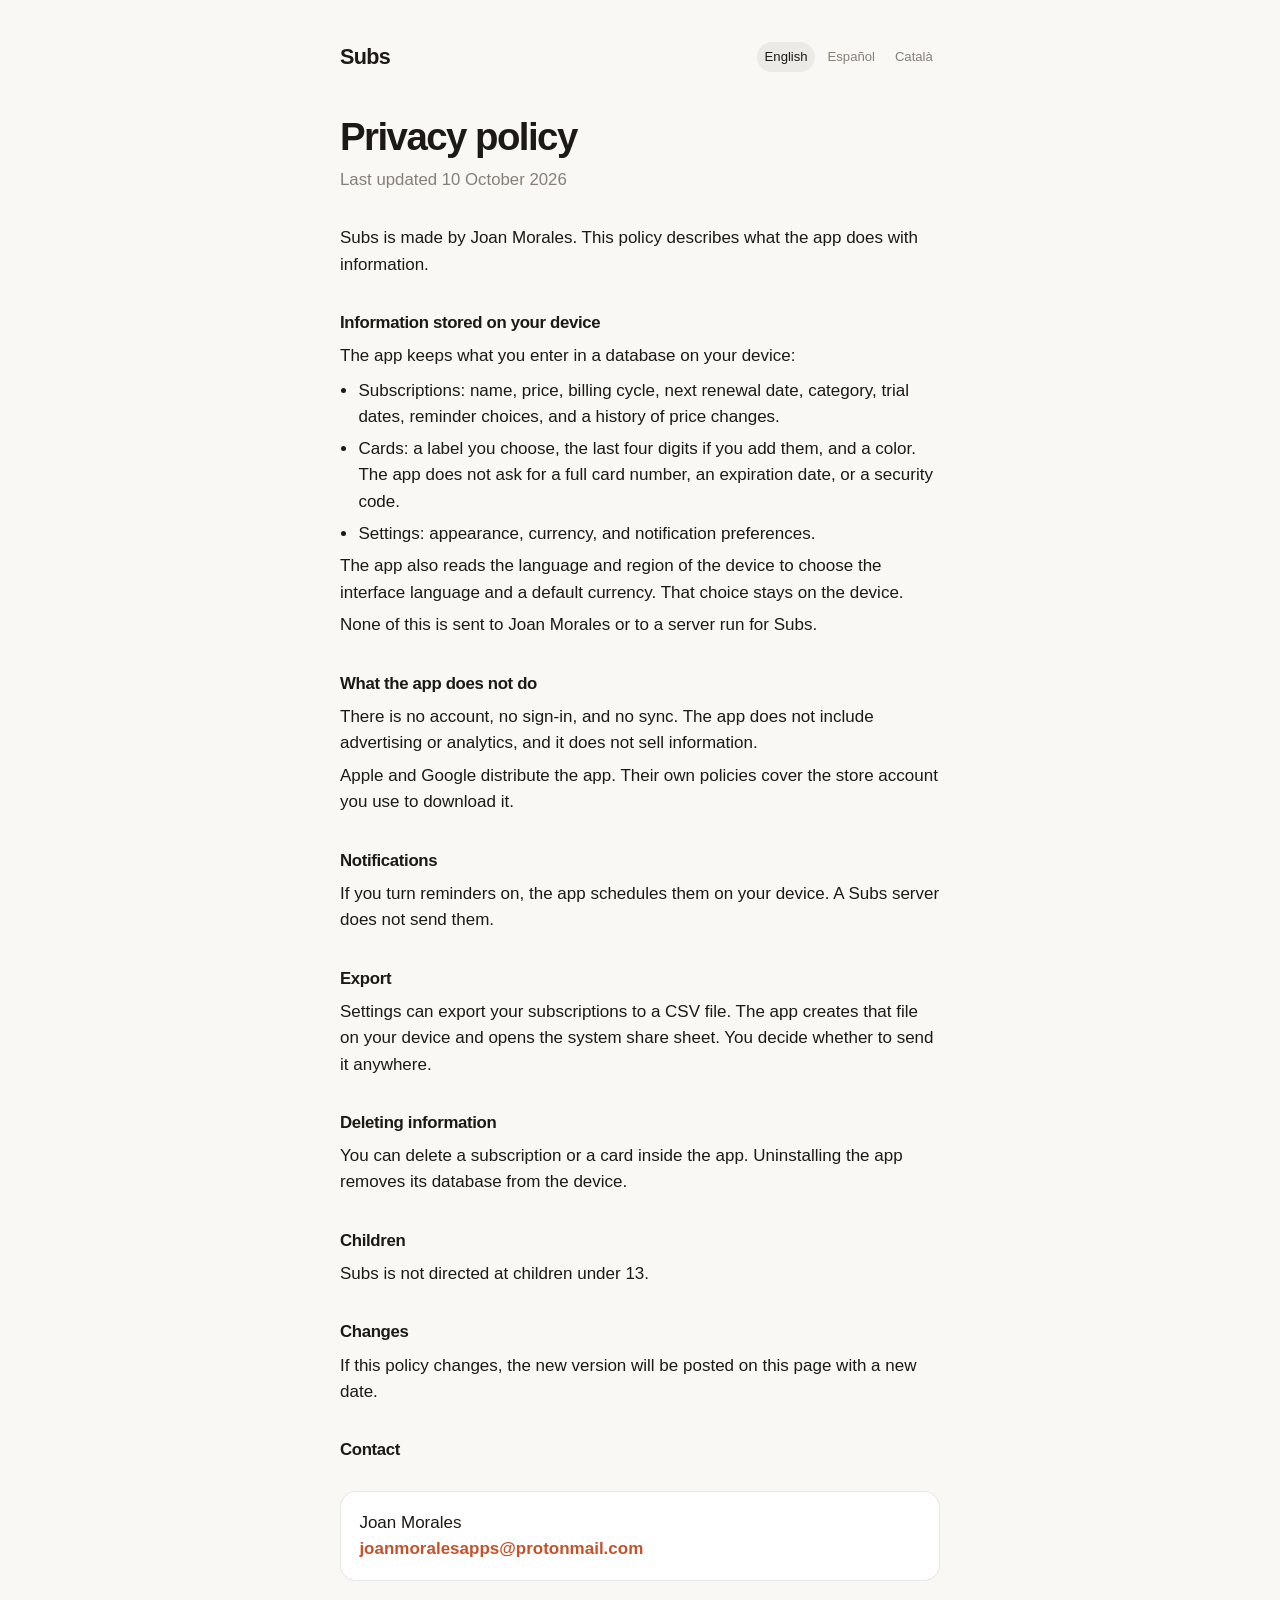
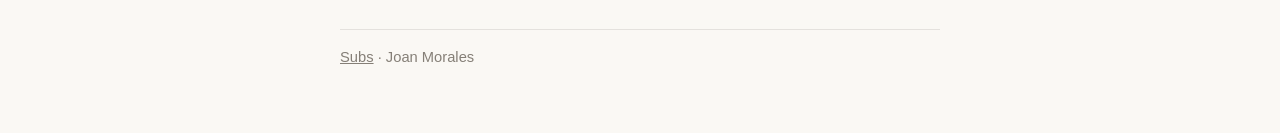
==== privacy/index.html @ 0103f31e "Add support and privacy pages for Subs. Co-authored-by: Cursor <cursoragent@cursor.com>" ====
<!DOCTYPE html>
<html lang="en">
<head>
  <meta charset="utf-8">
  <meta name="viewport" content="width=device-width, initial-scale=1">
  <title>Subs — Privacy policy</title>
  <meta name="description" content="Privacy policy for Subs. Subscription data stays on your device.">
  <link rel="icon" href="data:image/svg+xml,%3Csvg xmlns='http://www.w3.org/2000/svg' viewBox='0 0 32 32'%3E%3Crect width='32' height='32' rx='8' fill='%23C4522A'/%3E%3Ctext x='16' y='22' text-anchor='middle' font-size='16' font-family='sans-serif' fill='white'%3ES%3C/text%3E%3C/svg%3E">
  <link rel="stylesheet" href="../styles.css">
</head>
<body>
  <div class="wrap">
    <header>
      <a class="mark" href="../">Subs</a>
      <nav class="langs" aria-label="Language">
        <button type="button" data-set-lang="en" aria-pressed="true">English</button>
        <button type="button" data-set-lang="es" aria-pressed="false">Español</button>
        <button type="button" data-set-lang="ca" aria-pressed="false">Català</button>
      </nav>
    </header>

    <main data-lang-block="en">
      <h1>Privacy policy</h1>
      <p class="lede">Last updated 10 October 2026</p>
      <p>Subs is made by Joan Morales. This policy describes what the app does with information.</p>

      <h2>Information stored on your device</h2>
      <p>The app keeps what you enter in a database on your device:</p>
      <ul>
        <li>Subscriptions: name, price, billing cycle, next renewal date, category, trial dates, reminder choices, and a history of price changes.</li>
        <li>Cards: a label you choose, the last four digits if you add them, and a color. The app does not ask for a full card number, an expiration date, or a security code.</li>
        <li>Settings: appearance, currency, and notification preferences.</li>
      </ul>
      <p>The app also reads the language and region of the device to choose the interface language and a default currency. That choice stays on the device.</p>
      <p>None of this is sent to Joan Morales or to a server run for Subs.</p>

      <h2>What the app does not do</h2>
      <p>There is no account, no sign-in, and no sync. The app does not include advertising or analytics, and it does not sell information.</p>
      <p>Apple and Google distribute the app. Their own policies cover the store account you use to download it.</p>

      <h2>Notifications</h2>
      <p>If you turn reminders on, the app schedules them on your device. A Subs server does not send them.</p>

      <h2>Export</h2>
      <p>Settings can export your subscriptions to a CSV file. The app creates that file on your device and opens the system share sheet. You decide whether to send it anywhere.</p>

      <h2>Deleting information</h2>
      <p>You can delete a subscription or a card inside the app. Uninstalling the app removes its database from the device.</p>

      <h2>Children</h2>
      <p>Subs is not directed at children under 13.</p>

      <h2>Changes</h2>
      <p>If this policy changes, the new version will be posted on this page with a new date.</p>

      <h2>Contact</h2>
      <div class="card">
        <p>Joan Morales<br><a href="mailto:joanmoralesapps@protonmail.com">joanmoralesapps@protonmail.com</a></p>
      </div>
    </main>

    <main data-lang-block="es" hidden>
      <h1>Política de privacidad</h1>
      <p class="lede">Última actualización: 10 de octubre de 2026</p>
      <p>Subs la hace Joan Morales. Esta política explica qué hace la app con la información.</p>

      <h2>Información que se guarda en tu dispositivo</h2>
      <p>La app guarda lo que introduces en una base de datos de tu dispositivo:</p>
      <ul>
        <li>Suscripciones: nombre, precio, ciclo de pago, próxima renovación, categoría, fechas de prueba, avisos y un historial de cambios de precio.</li>
        <li>Tarjetas: un nombre que eliges, los cuatro últimos dígitos si los añades, y un color. La app no pide el número completo, la caducidad ni el código de seguridad.</li>
        <li>Ajustes: apariencia, moneda y preferencias de avisos.</li>
      </ul>
      <p>La app también lee el idioma y la región del dispositivo para elegir el idioma de la interfaz y una moneda por defecto. Esa elección se queda en el dispositivo.</p>
      <p>Nada de esto se envía a Joan Morales ni a un servidor de Subs.</p>

      <h2>Qué no hace la app</h2>
      <p>No hay cuenta, ni inicio de sesión, ni sincronización. La app no incluye publicidad ni analítica, y no vende información.</p>
      <p>Apple y Google distribuyen la app. Sus propias políticas cubren la cuenta de la tienda con la que la descargas.</p>

      <h2>Avisos</h2>
      <p>Si activas los recordatorios, la app los programa en tu dispositivo. No los envía un servidor de Subs.</p>

      <h2>Exportación</h2>
      <p>En Ajustes puedes exportar las suscripciones a un archivo CSV. La app crea ese archivo en tu dispositivo y abre la hoja de compartir del sistema. Tú decides si lo envías a algún sitio.</p>

      <h2>Borrar la información</h2>
      <p>Puedes borrar una suscripción o una tarjeta dentro de la app. Al desinstalar la app se borra su base de datos del dispositivo.</p>

      <h2>Menores</h2>
      <p>Subs no está dirigida a menores de 13 años.</p>

      <h2>Cambios</h2>
      <p>Si esta política cambia, la nueva versión se publicará en esta página con una fecha nueva.</p>

      <h2>Contacto</h2>
      <div class="card">
        <p>Joan Morales<br><a href="mailto:joanmoralesapps@protonmail.com">joanmoralesapps@protonmail.com</a></p>
      </div>
    </main>

    <main data-lang-block="ca" hidden>
      <h1>Política de privadesa</h1>
      <p class="lede">Darrera actualització: 10 d'octubre de 2026</p>
      <p>Subs la fa Joan Morales. Aquesta política explica què fa l'app amb la informació.</p>

      <h2>Informació que es desa al teu dispositiu</h2>
      <p>L'app desa el que introdueixes en una base de dades del teu dispositiu:</p>
      <ul>
        <li>Subscripcions: nom, preu, cicle de pagament, pròxima renovació, categoria, dates de prova, avisos i un historial de canvis de preu.</li>
        <li>Targetes: un nom que tries, els quatre últims dígits si els afegeixes, i un color. L'app no demana el número complet, la caducitat ni el codi de seguretat.</li>
        <li>Configuració: aparença, moneda i preferències d'avisos.</li>
      </ul>
      <p>L'app també llegeix la llengua i la regió del dispositiu per triar la llengua de la interfície i una moneda per defecte. Aquesta tria es queda al dispositiu.</p>
      <p>Res d'això no s'envia a Joan Morales ni a un servidor de Subs.</p>

      <h2>Què no fa l'app</h2>
      <p>No hi ha compte, ni inici de sessió, ni sincronització. L'app no inclou publicitat ni analítica, i no ven informació.</p>
      <p>Apple i Google distribueixen l'app. Les seves pròpies polítiques cobreixen el compte de la botiga amb què la descarregues.</p>

      <h2>Avisos</h2>
      <p>Si actives els recordatoris, l'app els programa al teu dispositiu. No els envia un servidor de Subs.</p>

      <h2>Exportació</h2>
      <p>A Configuració pots exportar les subscripcions a un fitxer CSV. L'app crea aquest fitxer al teu dispositiu i obre el full de compartir del sistema. Tu decideixes si l'envies en algun lloc.</p>

      <h2>Esborrar la informació</h2>
      <p>Pots esborrar una subscripció o una targeta dins l'app. En desinstal·lar l'app s'esborra la seva base de dades del dispositiu.</p>

      <h2>Menors</h2>
      <p>Subs no està dirigida a menors de 13 anys.</p>

      <h2>Canvis</h2>
      <p>Si aquesta política canvia, la nova versió es publicarà en aquesta pàgina amb una data nova.</p>

      <h2>Contacte</h2>
      <div class="card">
        <p>Joan Morales<br><a href="mailto:joanmoralesapps@protonmail.com">joanmoralesapps@protonmail.com</a></p>
      </div>
    </main>

    <footer><a href="../">Subs</a> · Joan Morales</footer>
  </div>
  <script src="../site.js"></script>
</body>
</html>
---- styles.css ----
:root {
  --bg: #faf8f4;
  --ink: #1d1914;
  --muted: #857f77;
  --line: rgba(29, 25, 20, 0.1);
  --accent: #c4522a;
  --surface: #ffffff;
  color-scheme: light;
}

* { box-sizing: border-box; }

html { background: var(--bg); }

body {
  margin: 0;
  color: var(--ink);
  background: var(--bg);
  font-family: "Avenir Next", "Segoe UI", sans-serif;
  font-size: 17px;
  line-height: 1.55;
}

a { color: var(--accent); }

.wrap {
  max-width: 40rem;
  margin: 0 auto;
  padding: 2.5rem 1.25rem 4rem;
}

header {
  display: flex;
  align-items: center;
  justify-content: space-between;
  gap: 1rem;
  margin-bottom: 2.75rem;
}

.mark {
  color: var(--ink);
  font-weight: 700;
  font-size: 1.35rem;
  letter-spacing: -0.03em;
  text-decoration: none;
}

.langs { display: flex; gap: 0.35rem; }

.langs button {
  border: 0;
  background: transparent;
  color: var(--muted);
  font: inherit;
  font-size: 0.82rem;
  padding: 0.3rem 0.45rem;
  border-radius: 999px;
  cursor: pointer;
}

.langs button[aria-pressed="true"] {
  color: var(--ink);
  background: rgba(29, 25, 20, 0.06);
}

h1 {
  margin: 0 0 0.6rem;
  font-size: 2.4rem;
  line-height: 1.05;
  letter-spacing: -0.04em;
}

.lede {
  margin: 0 0 2rem;
  color: var(--muted);
  font-size: 1.05rem;
}

h2 {
  margin: 2rem 0 0.45rem;
  font-size: 1.05rem;
  letter-spacing: -0.02em;
}

p { margin: 0.4rem 0 0; }

ul { margin: 0.5rem 0 0; padding-left: 1.15rem; }

li + li { margin-top: 0.35rem; }

.card {
  margin-top: 1.75rem;
  padding: 1.1rem 1.15rem;
  background: var(--surface);
  border: 1px solid var(--line);
  border-radius: 16px;
}

.card p { margin: 0; }

.card a { font-weight: 600; text-decoration: none; }

footer {
  margin-top: 3rem;
  padding-top: 1rem;
  border-top: 1px solid var(--line);
  color: var(--muted);
  font-size: 0.92rem;
}

footer a { color: inherit; }
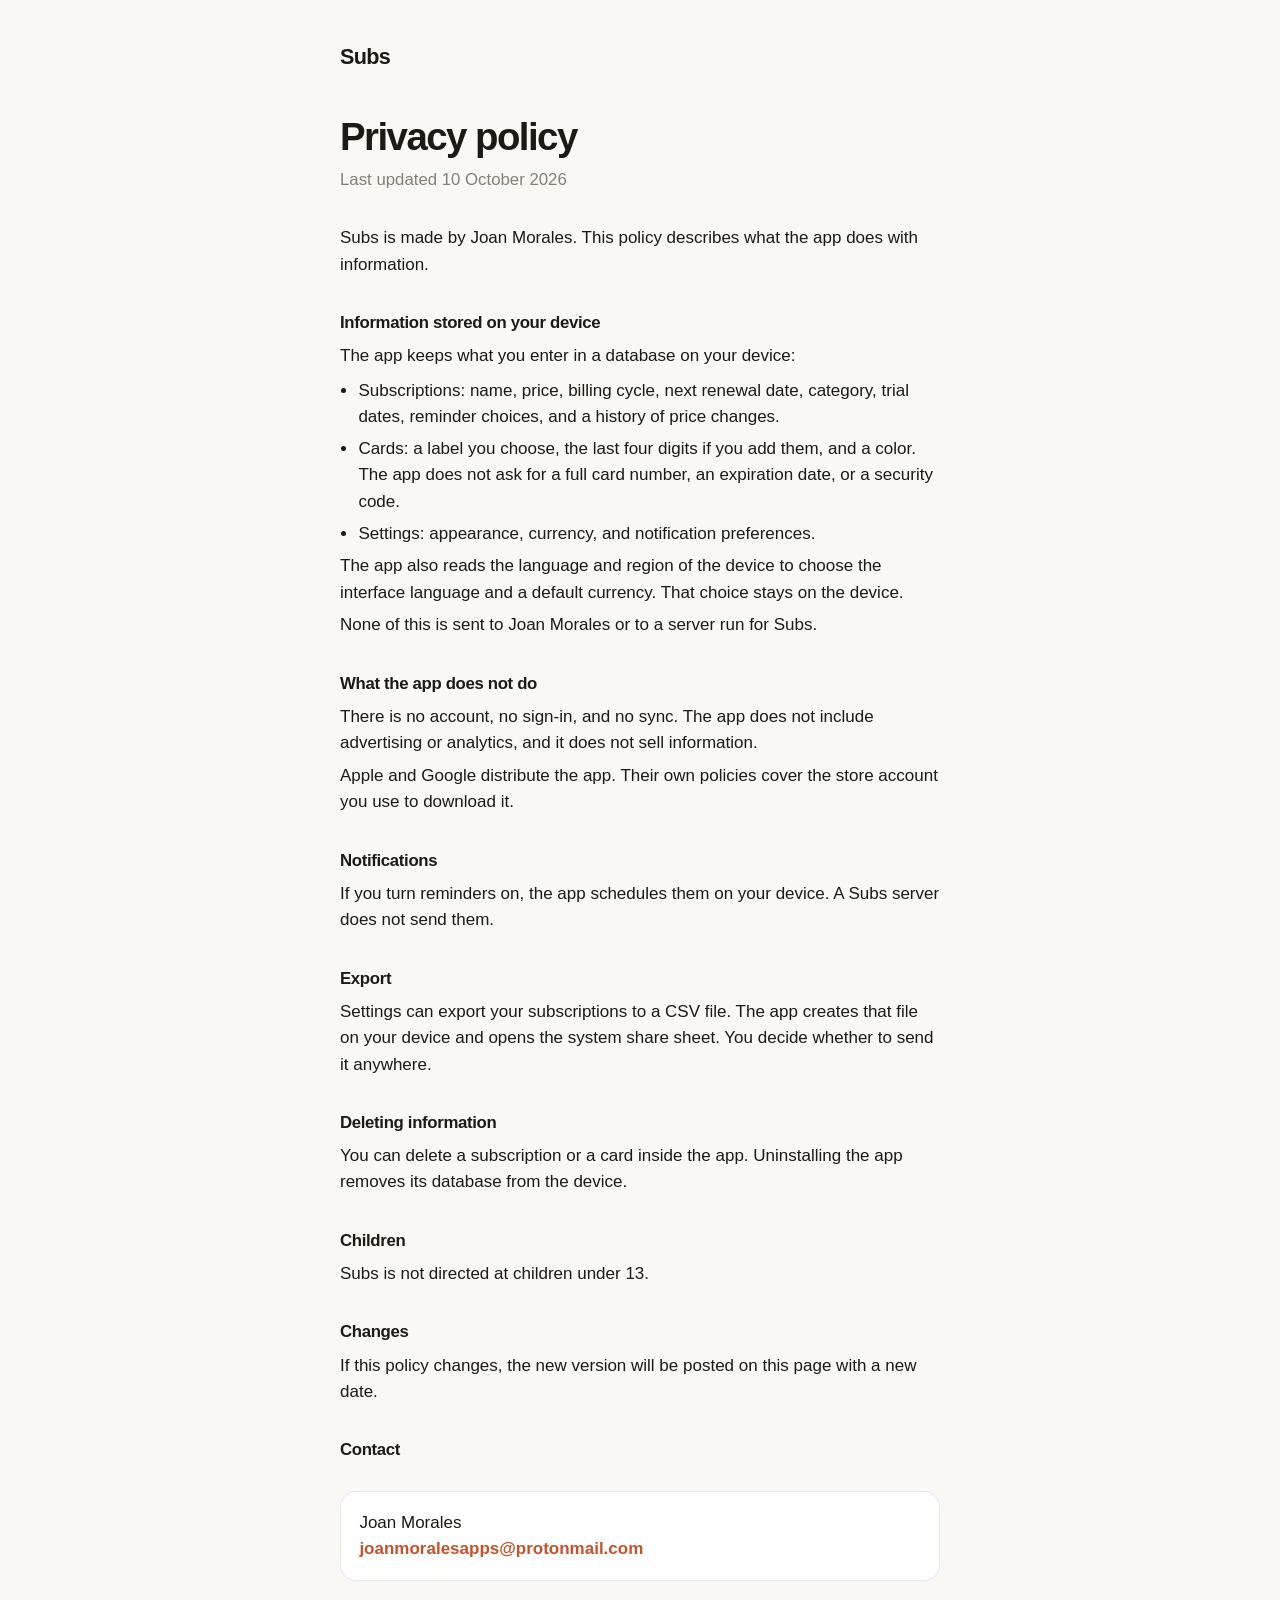
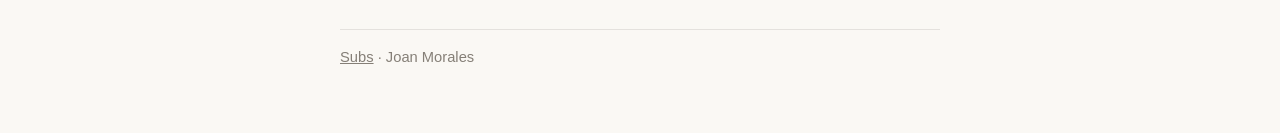
==== commit 8fbde5a4: "Publish the support and privacy pages in English only. Co-authored-by: Cursor <cursoragent@cursor.co" ====
--- a/privacy/index.html
+++ b/privacy/index.html
@@ -12,14 +12,9 @@
   <div class="wrap">
     <header>
       <a class="mark" href="../">Subs</a>
-      <nav class="langs" aria-label="Language">
-        <button type="button" data-set-lang="en" aria-pressed="true">English</button>
-        <button type="button" data-set-lang="es" aria-pressed="false">Español</button>
-        <button type="button" data-set-lang="ca" aria-pressed="false">Català</button>
-      </nav>
     </header>
 
-    <main data-lang-block="en">
+    <main>
       <h1>Privacy policy</h1>
       <p class="lede">Last updated 10 October 2026</p>
       <p>Subs is made by Joan Morales. This policy describes what the app does with information.</p>
@@ -59,88 +54,7 @@
       </div>
     </main>
 
-    <main data-lang-block="es" hidden>
-      <h1>Política de privacidad</h1>
-      <p class="lede">Última actualización: 10 de octubre de 2026</p>
-      <p>Subs la hace Joan Morales. Esta política explica qué hace la app con la información.</p>
-
-      <h2>Información que se guarda en tu dispositivo</h2>
-      <p>La app guarda lo que introduces en una base de datos de tu dispositivo:</p>
-      <ul>
-        <li>Suscripciones: nombre, precio, ciclo de pago, próxima renovación, categoría, fechas de prueba, avisos y un historial de cambios de precio.</li>
-        <li>Tarjetas: un nombre que eliges, los cuatro últimos dígitos si los añades, y un color. La app no pide el número completo, la caducidad ni el código de seguridad.</li>
-        <li>Ajustes: apariencia, moneda y preferencias de avisos.</li>
-      </ul>
-      <p>La app también lee el idioma y la región del dispositivo para elegir el idioma de la interfaz y una moneda por defecto. Esa elección se queda en el dispositivo.</p>
-      <p>Nada de esto se envía a Joan Morales ni a un servidor de Subs.</p>
-
-      <h2>Qué no hace la app</h2>
-      <p>No hay cuenta, ni inicio de sesión, ni sincronización. La app no incluye publicidad ni analítica, y no vende información.</p>
-      <p>Apple y Google distribuyen la app. Sus propias políticas cubren la cuenta de la tienda con la que la descargas.</p>
-
-      <h2>Avisos</h2>
-      <p>Si activas los recordatorios, la app los programa en tu dispositivo. No los envía un servidor de Subs.</p>
-
-      <h2>Exportación</h2>
-      <p>En Ajustes puedes exportar las suscripciones a un archivo CSV. La app crea ese archivo en tu dispositivo y abre la hoja de compartir del sistema. Tú decides si lo envías a algún sitio.</p>
-
-      <h2>Borrar la información</h2>
-      <p>Puedes borrar una suscripción o una tarjeta dentro de la app. Al desinstalar la app se borra su base de datos del dispositivo.</p>
-
-      <h2>Menores</h2>
-      <p>Subs no está dirigida a menores de 13 años.</p>
-
-      <h2>Cambios</h2>
-      <p>Si esta política cambia, la nueva versión se publicará en esta página con una fecha nueva.</p>
-
-      <h2>Contacto</h2>
-      <div class="card">
-        <p>Joan Morales<br><a href="mailto:joanmoralesapps@protonmail.com">joanmoralesapps@protonmail.com</a></p>
-      </div>
-    </main>
-
-    <main data-lang-block="ca" hidden>
-      <h1>Política de privadesa</h1>
-      <p class="lede">Darrera actualització: 10 d'octubre de 2026</p>
-      <p>Subs la fa Joan Morales. Aquesta política explica què fa l'app amb la informació.</p>
-
-      <h2>Informació que es desa al teu dispositiu</h2>
-      <p>L'app desa el que introdueixes en una base de dades del teu dispositiu:</p>
-      <ul>
-        <li>Subscripcions: nom, preu, cicle de pagament, pròxima renovació, categoria, dates de prova, avisos i un historial de canvis de preu.</li>
-        <li>Targetes: un nom que tries, els quatre últims dígits si els afegeixes, i un color. L'app no demana el número complet, la caducitat ni el codi de seguretat.</li>
-        <li>Configuració: aparença, moneda i preferències d'avisos.</li>
-      </ul>
-      <p>L'app també llegeix la llengua i la regió del dispositiu per triar la llengua de la interfície i una moneda per defecte. Aquesta tria es queda al dispositiu.</p>
-      <p>Res d'això no s'envia a Joan Morales ni a un servidor de Subs.</p>
-
-      <h2>Què no fa l'app</h2>
-      <p>No hi ha compte, ni inici de sessió, ni sincronització. L'app no inclou publicitat ni analítica, i no ven informació.</p>
-      <p>Apple i Google distribueixen l'app. Les seves pròpies polítiques cobreixen el compte de la botiga amb què la descarregues.</p>
-
-      <h2>Avisos</h2>
-      <p>Si actives els recordatoris, l'app els programa al teu dispositiu. No els envia un servidor de Subs.</p>
-
-      <h2>Exportació</h2>
-      <p>A Configuració pots exportar les subscripcions a un fitxer CSV. L'app crea aquest fitxer al teu dispositiu i obre el full de compartir del sistema. Tu decideixes si l'envies en algun lloc.</p>
-
-      <h2>Esborrar la informació</h2>
-      <p>Pots esborrar una subscripció o una targeta dins l'app. En desinstal·lar l'app s'esborra la seva base de dades del dispositiu.</p>
-
-      <h2>Menors</h2>
-      <p>Subs no està dirigida a menors de 13 anys.</p>
-
-      <h2>Canvis</h2>
-      <p>Si aquesta política canvia, la nova versió es publicarà en aquesta pàgina amb una data nova.</p>
-
-      <h2>Contacte</h2>
-      <div class="card">
-        <p>Joan Morales<br><a href="mailto:joanmoralesapps@protonmail.com">joanmoralesapps@protonmail.com</a></p>
-      </div>
-    </main>
-
     <footer><a href="../">Subs</a> · Joan Morales</footer>
   </div>
-  <script src="../site.js"></script>
 </body>
 </html>
--- a/styles.css
+++ b/styles.css
@@ -29,13 +29,7 @@
   padding: 2.5rem 1.25rem 4rem;
 }
 
-header {
-  display: flex;
-  align-items: center;
-  justify-content: space-between;
-  gap: 1rem;
-  margin-bottom: 2.75rem;
-}
+header { margin-bottom: 2.75rem; }
 
 .mark {
   color: var(--ink);
@@ -43,24 +37,6 @@
   font-size: 1.35rem;
   letter-spacing: -0.03em;
   text-decoration: none;
-}
-
-.langs { display: flex; gap: 0.35rem; }
-
-.langs button {
-  border: 0;
-  background: transparent;
-  color: var(--muted);
-  font: inherit;
-  font-size: 0.82rem;
-  padding: 0.3rem 0.45rem;
-  border-radius: 999px;
-  cursor: pointer;
-}
-
-.langs button[aria-pressed="true"] {
-  color: var(--ink);
-  background: rgba(29, 25, 20, 0.06);
 }
 
 h1 {
